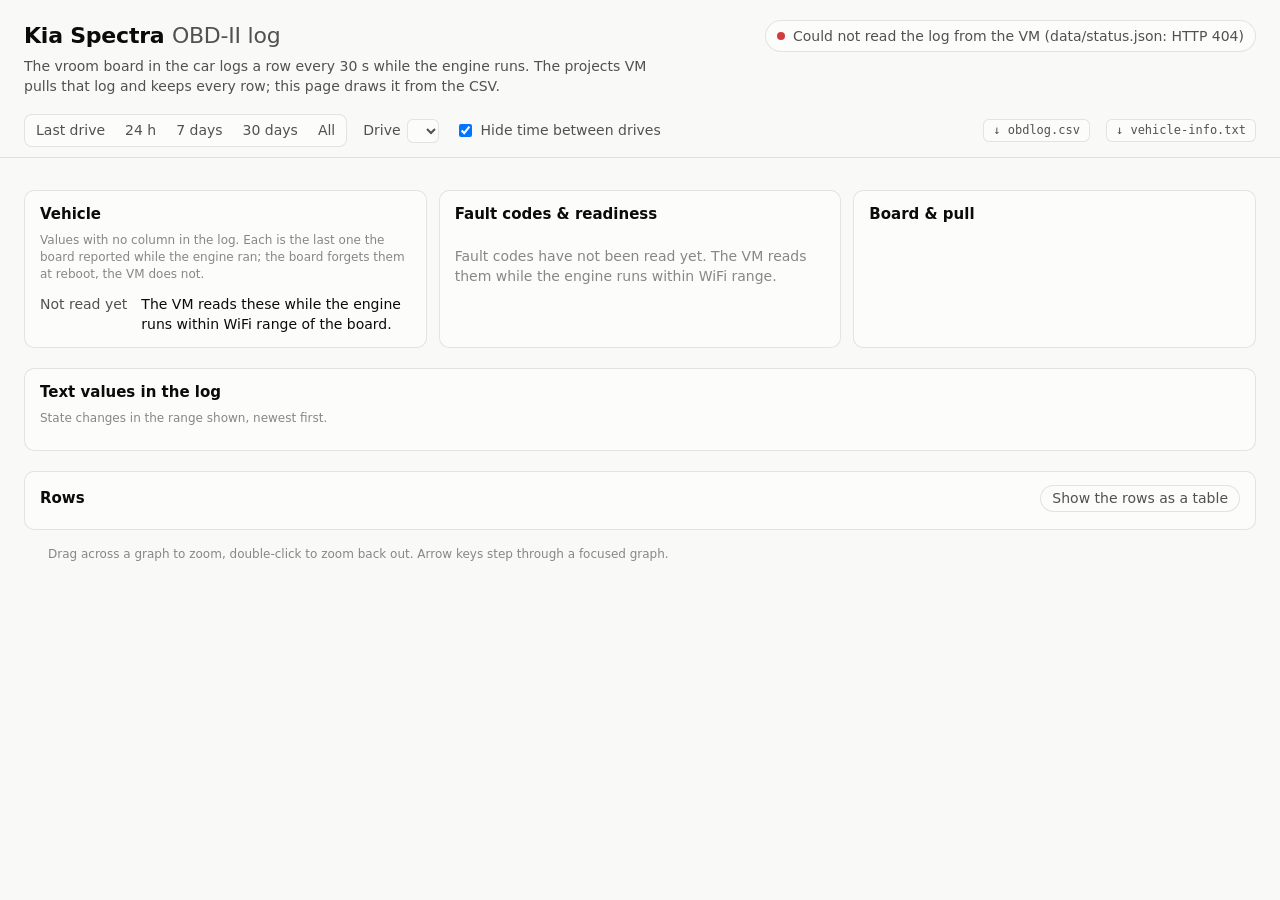
==== obd-dashboard/site/index.html @ 8a8e20f7 "obdlog-dashboard: the car's OBD-II log, kept and graphed on the projects VM A page at http://192.168" ====
<!doctype html>
<html lang="en">
<head>
<meta charset="utf-8">
<meta name="viewport" content="width=device-width, initial-scale=1">
<title>Kia Spectra OBD-II log</title>
<link rel="icon" href="data:image/svg+xml,%3Csvg xmlns='http://www.w3.org/2000/svg' viewBox='0 0 32 32'%3E%3Crect width='32' height='32' rx='7' fill='%231a1a19'/%3E%3Cpath d='M5 22 L11 14 L16 18 L21 9 L27 15' fill='none' stroke='%233987e5' stroke-width='3' stroke-linecap='round' stroke-linejoin='round'/%3E%3C/svg%3E">
<link rel="stylesheet" href="style.css">
</head>
<body>

<header class="top">
  <div>
    <h1>Kia Spectra <span class="h1-sub">OBD-II log</span></h1>
    <p class="lede">The vroom board in the car logs a row every 30&nbsp;s while the engine runs. The projects VM
      pulls that log and keeps every row; this page draws it from the CSV.</p>
  </div>
  <div class="live" id="live" role="status" aria-live="polite">
    <span class="live-dot" aria-hidden="true"></span><span id="live-text">Loading&hellip;</span>
  </div>
</header>

<nav class="filters" aria-label="What to show">
  <div class="seg" role="group" aria-label="Time range" id="ranges">
    <button type="button" data-range="drive">Last drive</button>
    <button type="button" data-range="24h">24 h</button>
    <button type="button" data-range="7d">7 days</button>
    <button type="button" data-range="30d">30 days</button>
    <button type="button" data-range="all">All</button>
  </div>
  <label class="field">Drive <select id="drive"></select></label>
  <label class="check"><input type="checkbox" id="gaps" checked> Hide time between drives</label>
  <button type="button" id="unzoom" class="chip" hidden>Zoomed in &middot; show the whole range</button>
  <span class="grow"></span>
  <a class="dl" href="data/obdlog.csv" download>obdlog.csv</a>
  <a class="dl" href="data/vehicle-info.txt" download>vehicle-info.txt</a>
</nav>

<main>
  <p class="empty" id="empty" hidden></p>

  <section class="tiles" id="tiles" aria-label="Latest values"></section>

  <section class="panels">
    <article class="panel">
      <h2>Vehicle</h2>
      <p class="panel-note">Values with no column in the log. Each is the last one the board reported while the engine ran; the board forgets them at reboot, the VM does not.</p>
      <dl class="facts" id="vehicle"></dl>
    </article>
    <article class="panel">
      <h2>Fault codes &amp; readiness</h2>
      <div id="codes"></div>
    </article>
    <article class="panel">
      <h2>Board &amp; pull</h2>
      <dl class="facts" id="board"></dl>
    </article>
  </section>

  <div id="charts"></div>

  <section class="panel states-panel" aria-label="Text values in the log">
    <h2>Text values in the log</h2>
    <p class="panel-note">State changes in the range shown, newest first.</p>
    <div id="states"></div>
  </section>

  <section class="panel table-panel" aria-label="Rows">
    <div class="table-head">
      <h2>Rows <span class="muted" id="table-count"></span></h2>
      <button type="button" id="table-toggle" class="chip">Show the rows as a table</button>
    </div>
    <div id="table-wrap" hidden>
      <div class="table-scroll"><table id="table"></table></div>
      <button type="button" id="table-more" class="chip" hidden>Show more rows</button>
    </div>
  </section>
</main>

<footer class="foot">
  <span id="foot-parse"></span>
  <span>Drag across a graph to zoom, double-click to zoom back out. Arrow keys step through a focused graph.</span>
</footer>

<div class="tip" id="tip" role="tooltip" hidden></div>

<script src="chart.js"></script>
<script src="app.js"></script>
</body>
</html>
---- obd-dashboard/site/style.css ----
/* vroom OBD-II log. Colour roles follow one validated palette: three series slots
   (checked all-pairs for colour-vision deficiency in both modes), recessive chrome,
   and status colours kept apart from series colours. Charts read these variables
   at draw time, so a theme change is a redraw. */

:root {
  color-scheme: light;
  --page: #f9f9f7;
  --surface: #fcfcfb;
  --ink: #0b0b0b;
  --ink-2: #52514e;
  --muted: #898781;
  --grid: #e1e0d9;
  --axis: #c3c2b7;
  --ring: rgba(11, 11, 11, 0.10);
  --wash: rgba(11, 11, 11, 0.04);
  --series-1: #2a78d6;
  --series-2: #eb6834;
  --series-3: #1baf7a;
  --select: rgba(42, 120, 214, 0.12);
  --good: #0ca30c;
  --good-ink: #006300;
  --warning: #fab219;
  --serious: #ec835a;
  --critical: #d03b3b;
  --mono: ui-monospace, "SFMono-Regular", "DejaVu Sans Mono", Menlo, Consolas, monospace;
  --sans: system-ui, -apple-system, "Segoe UI", sans-serif;
}

@media (prefers-color-scheme: dark) {
  :root {
    color-scheme: dark;
    --page: #0d0d0d;
    --surface: #1a1a19;
    --ink: #ffffff;
    --ink-2: #c3c2b7;
    --muted: #898781;
    --grid: #2c2c2a;
    --axis: #383835;
    --ring: rgba(255, 255, 255, 0.10);
    --wash: rgba(255, 255, 255, 0.05);
    --series-1: #3987e5;
    --series-2: #d95926;
    --series-3: #199e70;
    --select: rgba(57, 135, 229, 0.18);
    --good-ink: #0ca30c;
  }
}

* { box-sizing: border-box; }

/* The hidden attribute must win over the display rules below (.plot-empty, .tiles). */
[hidden] { display: none !important; }

html, body {
  margin: 0;
  background: var(--page);
  color: var(--ink);
  font: 14px/1.45 var(--sans);
}

a { color: inherit; }

button, select, input { font: inherit; color: inherit; }

.muted { color: var(--muted); font-weight: 400; }

/* ---- header ---------------------------------------------------------------------- */

.top {
  display: flex;
  flex-wrap: wrap;
  gap: 12px 24px;
  align-items: flex-start;
  justify-content: space-between;
  padding: 20px 24px 8px;
  max-width: 1600px;
  margin: 0 auto;
}

h1 { margin: 0; font-size: 22px; font-weight: 600; letter-spacing: -0.01em; }
.h1-sub { color: var(--ink-2); font-weight: 400; }
.lede { margin: 4px 0 0; color: var(--ink-2); max-width: 70ch; }

.live {
  display: inline-flex;
  align-items: center;
  gap: 8px;
  padding: 6px 12px;
  border-radius: 999px;
  background: var(--surface);
  box-shadow: inset 0 0 0 1px var(--ring);
  color: var(--ink-2);
  white-space: nowrap;
}
.live-dot { width: 8px; height: 8px; border-radius: 50%; background: var(--muted); }
.live[data-state="good"] .live-dot { background: var(--good); }
.live[data-state="warning"] .live-dot { background: var(--warning); }
.live[data-state="critical"] .live-dot { background: var(--critical); }

/* ---- filter row ------------------------------------------------------------------ */

.filters {
  position: sticky;
  top: 0;
  z-index: 5;
  display: flex;
  flex-wrap: wrap;
  align-items: center;
  gap: 8px 16px;
  padding: 10px 24px;
  max-width: 1600px;
  margin: 0 auto;
  background: var(--page);
  border-bottom: 1px solid var(--grid);
}
.grow { flex: 1; }

.seg {
  display: inline-flex;
  border-radius: 8px;
  box-shadow: inset 0 0 0 1px var(--ring);
  background: var(--surface);
  padding: 2px;
}
.seg button {
  border: 0;
  background: transparent;
  padding: 4px 10px;
  border-radius: 6px;
  cursor: pointer;
  color: var(--ink-2);
}
.seg button:hover { background: var(--wash); }
.seg button[aria-pressed="true"] { background: var(--ink); color: var(--surface); }

.field, .check { display: inline-flex; align-items: center; gap: 6px; color: var(--ink-2); }
select {
  background: var(--surface);
  border: 0;
  box-shadow: inset 0 0 0 1px var(--ring);
  border-radius: 6px;
  padding: 3px 6px;
  max-width: 280px;
}

.chip {
  border: 0;
  background: var(--surface);
  box-shadow: inset 0 0 0 1px var(--ring);
  border-radius: 999px;
  padding: 3px 12px;
  cursor: pointer;
  color: var(--ink-2);
}
.chip:hover { background: var(--wash); }

.dl {
  color: var(--ink-2);
  text-decoration: none;
  padding: 3px 10px;
  border-radius: 6px;
  box-shadow: inset 0 0 0 1px var(--ring);
  background: var(--surface);
  font-family: var(--mono);
  font-size: 12px;
}
.dl::before { content: "\2193\00a0"; }
.dl:hover { background: var(--wash); }

:focus-visible { outline: 2px solid var(--series-1); outline-offset: 2px; }

/* ---- layout ---------------------------------------------------------------------- */

main { max-width: 1600px; margin: 0 auto; padding: 16px 24px 8px; }

.empty {
  margin: 0 0 16px;
  padding: 12px 16px;
  border-radius: 10px;
  background: var(--surface);
  box-shadow: inset 0 0 0 1px var(--ring);
  color: var(--ink-2);
}

.tiles {
  display: grid;
  grid-template-columns: repeat(auto-fill, minmax(170px, 1fr));
  gap: 12px;
  margin-bottom: 16px;
}
.tile {
  background: var(--surface);
  border-radius: 10px;
  box-shadow: inset 0 0 0 1px var(--ring);
  padding: 12px 14px;
}
.tile-label { color: var(--ink-2); font-size: 13px; }
.tile-value { font-size: 26px; font-weight: 600; line-height: 1.2; margin-top: 2px; }
.tile-unit { font-size: 14px; font-weight: 400; color: var(--ink-2); margin-left: 3px; }
.tile-at { color: var(--muted); font-size: 12px; margin-top: 2px; }

.panels {
  display: grid;
  grid-template-columns: repeat(auto-fill, minmax(min(100%, 300px), 1fr));
  gap: 12px;
  margin-bottom: 8px;
}
.panel {
  background: var(--surface);
  border-radius: 10px;
  box-shadow: inset 0 0 0 1px var(--ring);
  padding: 14px 16px;
  min-width: 0;
}
.panel h2 { margin: 0 0 6px; font-size: 15px; font-weight: 600; }
.panel-note { margin: 0 0 10px; color: var(--muted); font-size: 12px; }

.facts {
  display: grid;
  grid-template-columns: max-content minmax(0, 1fr);
  gap: 5px 14px;
  margin: 0;
}
.facts dt { color: var(--ink-2); }
.facts dd { margin: 0; min-width: 0; overflow-wrap: anywhere; }
.facts .when { display: block; color: var(--muted); font-size: 12px; }
.mono { font-family: var(--mono); font-size: 13px; }

.status {
  display: inline-flex;
  align-items: center;
  gap: 6px;
  font-weight: 500;
}
.status::before {
  content: "";
  width: 14px;
  height: 14px;
  border-radius: 50%;
  flex: none;
  background: var(--muted) no-repeat center / 10px 10px;
}
.status.good::before { background-color: var(--good); background-image: url("data:image/svg+xml,%3Csvg xmlns='http://www.w3.org/2000/svg' viewBox='0 0 10 10'%3E%3Cpath d='M2 5.2 4.2 7.3 8 3' fill='none' stroke='white' stroke-width='1.6' stroke-linecap='round' stroke-linejoin='round'/%3E%3C/svg%3E"); }
.status.warning::before { background-color: var(--warning); background-image: url("data:image/svg+xml,%3Csvg xmlns='http://www.w3.org/2000/svg' viewBox='0 0 10 10'%3E%3Cpath d='M5 2.2v3.4' stroke='black' stroke-width='1.6' stroke-linecap='round'/%3E%3Ccircle cx='5' cy='7.7' r='.9'/%3E%3C/svg%3E"); }
.status.critical::before { background-color: var(--critical); background-image: url("data:image/svg+xml,%3Csvg xmlns='http://www.w3.org/2000/svg' viewBox='0 0 10 10'%3E%3Cpath d='M3 3l4 4M7 3 3 7' stroke='white' stroke-width='1.6' stroke-linecap='round'/%3E%3C/svg%3E"); }
.status.none::before { background-image: url("data:image/svg+xml,%3Csvg xmlns='http://www.w3.org/2000/svg' viewBox='0 0 10 10'%3E%3Cpath d='M2.5 5h5' stroke='white' stroke-width='1.6' stroke-linecap='round'/%3E%3C/svg%3E"); }

.code-list { display: flex; flex-wrap: wrap; gap: 6px; }
.code {
  font-family: var(--mono);
  font-size: 13px;
  padding: 1px 8px;
  border-radius: 6px;
  box-shadow: inset 0 0 0 1px var(--ring);
}

.monitors { list-style: none; margin: 8px 0 0; padding: 0; display: grid; gap: 4px; }
.monitors .status { font-weight: 400; }

.states-panel { margin-top: 20px; }
.spans { width: 100%; max-width: 820px; border-collapse: collapse; font-size: 13px; margin-bottom: 8px; }
.spans th { text-align: left; font-weight: 500; color: var(--ink-2); padding: 0 0 4px; }
.spans td { padding: 3px 10px 3px 0; border-top: 1px solid var(--grid); vertical-align: top; }
.spans td.num { font-variant-numeric: tabular-nums; white-space: nowrap; color: var(--ink-2); }

/* ---- charts ---------------------------------------------------------------------- */

.group { margin-top: 20px; }
.group > h2 { margin: 0 0 8px; font-size: 16px; font-weight: 600; }
.group-grid {
  display: grid;
  grid-template-columns: repeat(auto-fill, minmax(min(100%, 440px), 1fr));
  gap: 12px;
}

.card {
  background: var(--surface);
  border-radius: 10px;
  box-shadow: inset 0 0 0 1px var(--ring);
  padding: 12px 12px 6px;
  min-width: 0;
  transition: opacity 0.2s;
}
.card-head { display: flex; justify-content: space-between; gap: 12px; align-items: baseline; padding: 0 4px; }
.card-title { margin: 0; font-size: 14px; font-weight: 600; }
.card-unit { color: var(--ink-2); font-weight: 400; }
.card-stat { color: var(--ink-2); font-size: 12px; text-align: right; font-variant-numeric: tabular-nums; }
.card-stat strong { color: var(--ink); font-size: 14px; font-weight: 600; font-variant-numeric: normal; }
.card-tip { margin: 0 4px 4px; color: var(--muted); font-size: 12px; }

.legend { display: flex; flex-wrap: wrap; gap: 4px 14px; padding: 2px 4px 0; font-size: 12px; color: var(--ink-2); }
.key { display: inline-flex; align-items: center; gap: 6px; }
.key::before { content: ""; width: 14px; height: 2px; border-radius: 1px; background: var(--key); }

.plot { position: relative; height: 190px; touch-action: pan-y; }
.plot canvas { position: absolute; inset: 0; width: 100%; height: 100%; }
.plot canvas.over { cursor: crosshair; }
.plot-empty {
  position: absolute;
  inset: 0;
  display: grid;
  place-items: center;
  color: var(--muted);
  font-size: 13px;
  pointer-events: none;
}

.tip {
  position: fixed;
  z-index: 20;
  pointer-events: none;
  background: var(--surface);
  color: var(--ink);
  border-radius: 8px;
  box-shadow: 0 0 0 1px var(--ring), 0 6px 20px rgba(0, 0, 0, 0.18);
  padding: 8px 10px;
  font-size: 12px;
  min-width: 150px;
  max-width: 280px;
}
.tip-row { display: flex; align-items: baseline; gap: 8px; }
.tip-row + .tip-row { margin-top: 2px; }
.tip-row::before { content: ""; width: 12px; height: 2px; border-radius: 1px; background: var(--key); align-self: center; flex: none; }
.tip-val { font-size: 14px; font-weight: 600; white-space: nowrap; }
.tip-name { color: var(--ink-2); }
.tip-time { margin-top: 6px; padding-top: 6px; border-top: 1px solid var(--grid); color: var(--ink-2); font-variant-numeric: tabular-nums; }

/* ---- table ----------------------------------------------------------------------- */

.table-panel { margin-top: 20px; }
.table-head { display: flex; justify-content: space-between; align-items: baseline; gap: 12px; }
.table-scroll { overflow: auto; max-height: 520px; margin: 8px 0; border-radius: 6px; box-shadow: inset 0 0 0 1px var(--grid); }
table.rows { border-collapse: collapse; font-size: 12px; font-variant-numeric: tabular-nums; }
table.rows th, table.rows td { padding: 4px 10px; text-align: right; white-space: nowrap; border-bottom: 1px solid var(--grid); }
table.rows th { position: sticky; top: 0; background: var(--surface); font-weight: 500; color: var(--ink-2); vertical-align: bottom; }
table.rows th:first-child, table.rows td:first-child { text-align: left; position: sticky; left: 0; background: var(--surface); }
table.rows td.text { text-align: left; }

.foot {
  max-width: 1600px;
  margin: 0 auto;
  padding: 8px 24px 28px;
  color: var(--muted);
  font-size: 12px;
  display: flex;
  flex-wrap: wrap;
  gap: 4px 24px;
}

@media (max-width: 600px) {
  .top, .filters, main, .foot { padding-left: 12px; padding-right: 12px; }
  .panels { grid-template-columns: 1fr; }
}
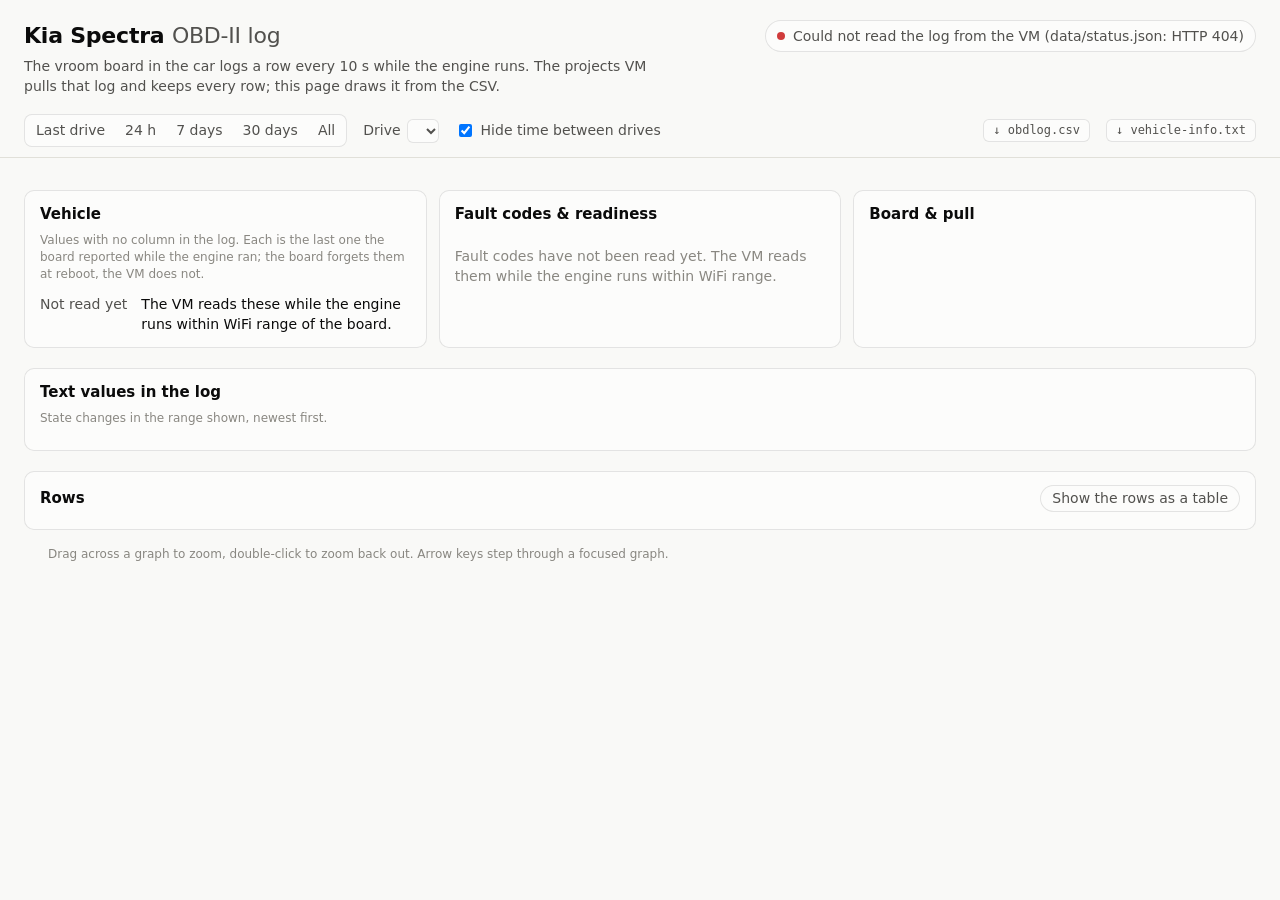
==== commit fe5fa213: "obd-dashboard: follow fw 4.80's row every 10 s - The page says 10 s, and works out a drive's or a st" ====
--- a/obd-dashboard/site/index.html
+++ b/obd-dashboard/site/index.html
@@ -12,7 +12,7 @@
 <header class="top">
   <div>
     <h1>Kia Spectra <span class="h1-sub">OBD-II log</span></h1>
-    <p class="lede">The vroom board in the car logs a row every 30&nbsp;s while the engine runs. The projects VM
+    <p class="lede">The vroom board in the car logs a row every 10&nbsp;s while the engine runs. The projects VM
       pulls that log and keeps every row; this page draws it from the CSV.</p>
   </div>
   <div class="live" id="live" role="status" aria-live="polite">
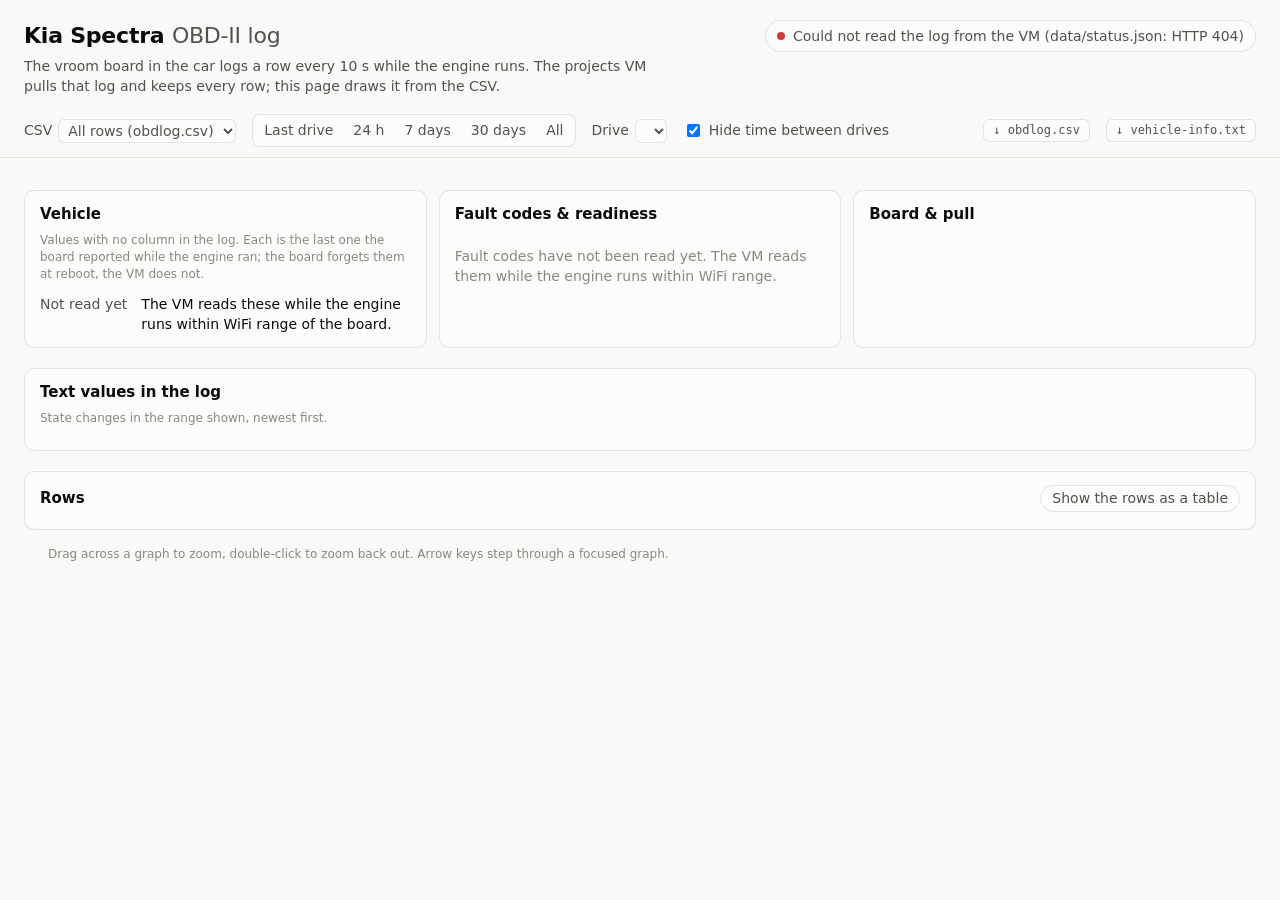
==== commit 2164c1a8: "obd-dashboard: view one pulled CSV at a time Asked for: "have a dropdown to select csv entries that " ====
--- a/obd-dashboard/site/index.html
+++ b/obd-dashboard/site/index.html
@@ -21,6 +21,7 @@
 </header>
 
 <nav class="filters" aria-label="What to show">
+  <label class="field">CSV <select id="source" aria-label="Which CSV to show"><option value="">All rows (obdlog.csv)</option></select></label>
   <div class="seg" role="group" aria-label="Time range" id="ranges">
     <button type="button" data-range="drive">Last drive</button>
     <button type="button" data-range="24h">24 h</button>
@@ -32,7 +33,7 @@
   <label class="check"><input type="checkbox" id="gaps" checked> Hide time between drives</label>
   <button type="button" id="unzoom" class="chip" hidden>Zoomed in &middot; show the whole range</button>
   <span class="grow"></span>
-  <a class="dl" href="data/obdlog.csv" download>obdlog.csv</a>
+  <a class="dl" id="dl-csv" href="data/obdlog.csv" download>obdlog.csv</a>
   <a class="dl" href="data/vehicle-info.txt" download>vehicle-info.txt</a>
 </nav>
 
--- a/obd-dashboard/site/style.css
+++ b/obd-dashboard/site/style.css
@@ -144,6 +144,8 @@
   max-width: 280px;
 }
 
+#source { max-width: 360px; }
+
 .chip {
   border: 0;
   background: var(--surface);
